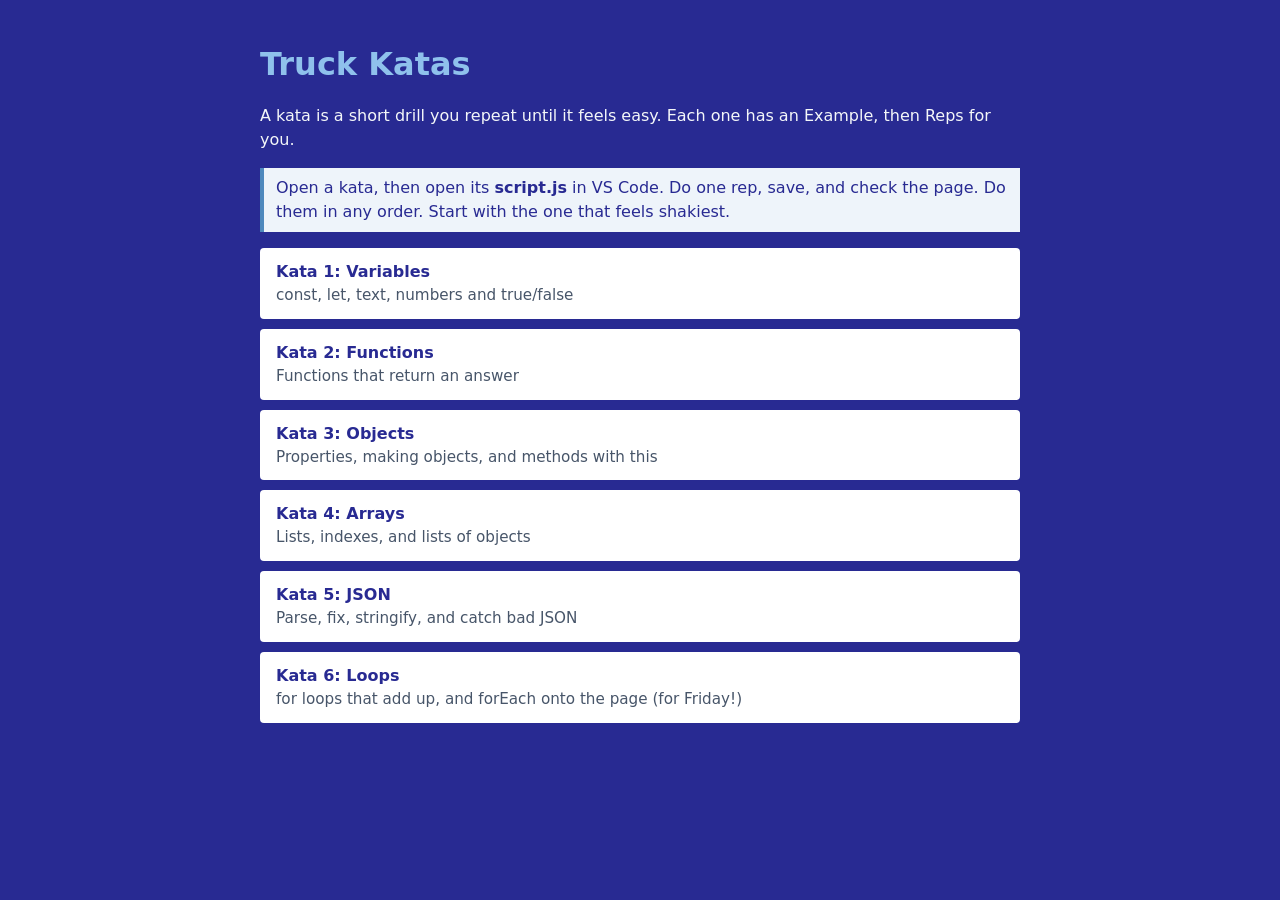
==== index.html @ abd24a5c "initial commit" ====
<!doctype html>
<html lang="en">
  <head>
    <meta charset="UTF-8" />
    <meta name="viewport" content="width=device-width, initial-scale=1.0" />
    <title>Truck Katas</title>
    <link rel="stylesheet" href="style.css" />
  </head>
  <body>
    <h1>Truck Katas</h1>
    <p>A kata is a short drill you repeat until it feels easy. Each one has an Example, then Reps for you.</p>
    <p class="tip">
      Open a kata, then open its <strong>script.js</strong> in VS Code. Do one rep, save, and check the page.
      Do them in any order. Start with the one that feels shakiest.
    </p>

    <ul class="topics">
      <li><a href="01-variables/index.html"><strong>Kata 1: Variables</strong><span>const, let, text, numbers and true/false</span></a></li>
      <li><a href="02-functions/index.html"><strong>Kata 2: Functions</strong><span>Functions that return an answer</span></a></li>
      <li><a href="03-objects/index.html"><strong>Kata 3: Objects</strong><span>Properties, making objects, and methods with this</span></a></li>
      <li><a href="04-arrays/index.html"><strong>Kata 4: Arrays</strong><span>Lists, indexes, and lists of objects</span></a></li>
      <li><a href="05-json/index.html"><strong>Kata 5: JSON</strong><span>Parse, fix, stringify, and catch bad JSON</span></a></li>
      <li><a href="06-loops/index.html"><strong>Kata 6: Loops</strong><span>for loops that add up, and forEach onto the page (for Friday!)</span></a></li>
    </ul>
  </body>
</html>
---- style.css ----
body {
  font-family: system-ui, sans-serif;
  max-width: 760px;
  margin: 40px auto;
  padding: 0 16px;
  line-height: 1.5;
  background: #282a92;
  color: #f4f7f9;
}

h1 {
  color: #8fc1ec;
  margin-bottom: 0;
}

h2 {
  color: #8fc1ec;
  font-size: 1.15rem;
  margin: 28px 0 8px;
}

a {
  color: #f4f7f9;
}

.nav {
  display: flex;
  justify-content: space-between;
  gap: 12px;
}

.tip {
  background: #eef4fa;
  border-left: 4px solid #4e89bd;
  padding: 8px 12px;
  color: #282a92;
}

.small {
  font-size: 0.9rem;
  opacity: 0.85;
}

#summary {
  font-size: 1.25rem;
  font-weight: bold;
}

#summary.warning {
  background: #fff3cd;
  color: #6b4b00;
  padding: 10px 12px;
  border-radius: 4px;
}

.reps {
  list-style: none;
  padding: 0;
  margin: 0;
}

.reps li {
  background: #ffffff;
  color: #1e293b;
  border-left: 6px solid #94a3b8;
  border-radius: 4px;
  padding: 8px 12px;
  margin-bottom: 8px;
}

.reps li.pass { border-left-color: #2e9e5b; }
.reps li.almost { border-left-color: #e0a800; }
.reps li.fail { border-left-color: #e06c75; }
.reps li.todo { color: #475569; }

.topics {
  list-style: none;
  padding: 0;
}

.topics li {
  background: #ffffff;
  border-radius: 4px;
  margin-bottom: 10px;
}

.topics a {
  display: block;
  padding: 12px 16px;
  color: #282a92;
  text-decoration: none;
}

.topics a:hover,
.topics a:focus {
  outline: 3px solid #8fc1ec;
}

.topics span {
  display: block;
  color: #475569;
  font-size: 0.95rem;
}

code {
  background: #f0f0f0;
  padding: 1px 4px;
  border-radius: 3px;
  color: #282a92;
}
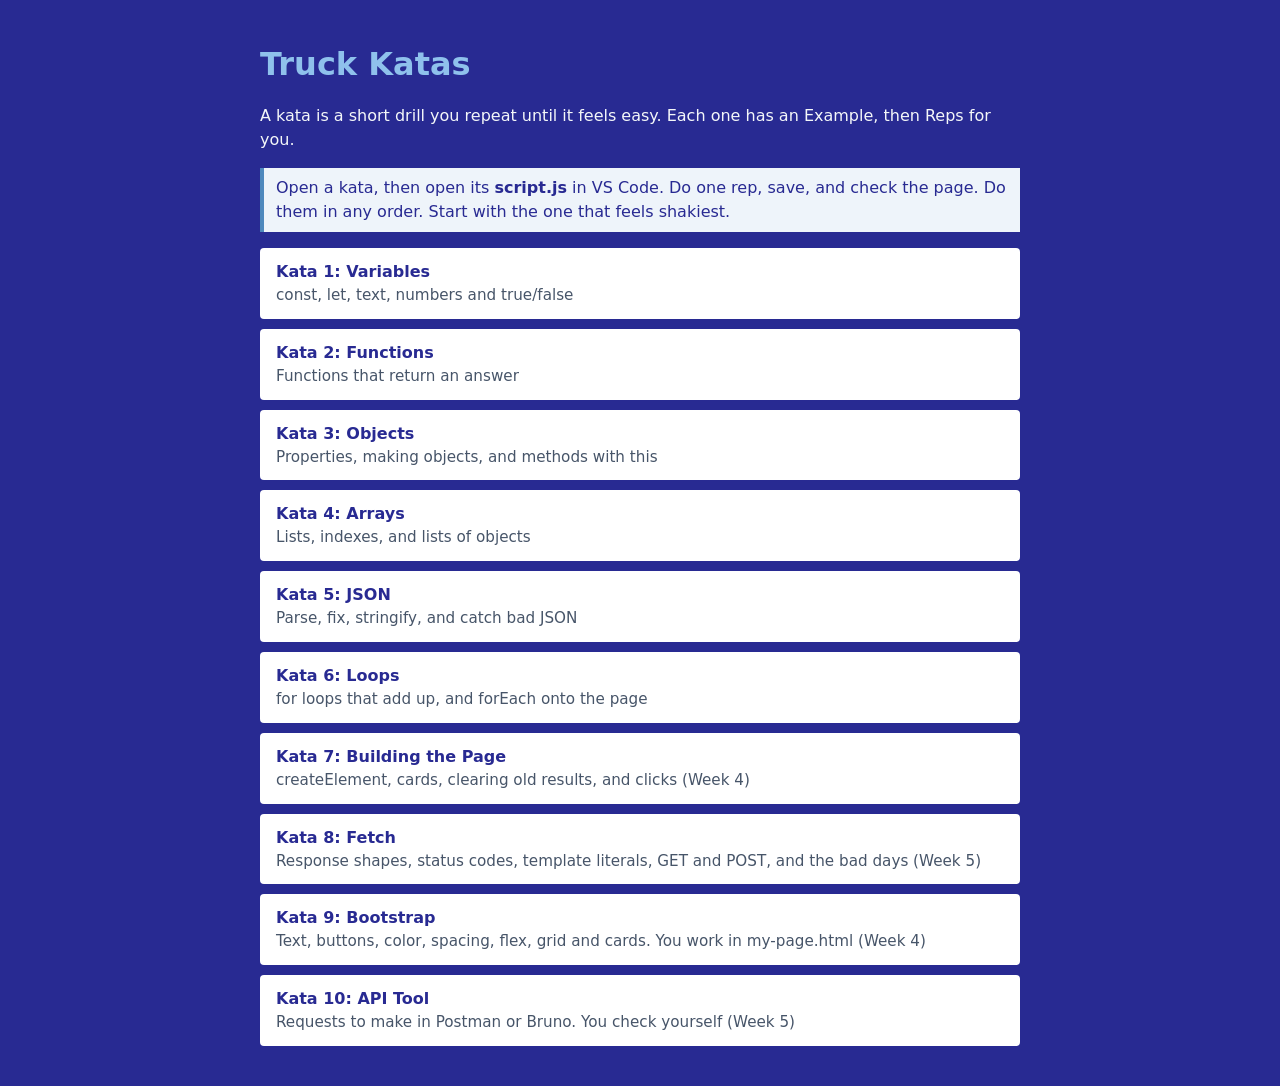
==== commit 758843a2: "Added new katas" ====
--- a/index.html
+++ b/index.html
@@ -20,7 +20,11 @@
       <li><a href="03-objects/index.html"><strong>Kata 3: Objects</strong><span>Properties, making objects, and methods with this</span></a></li>
       <li><a href="04-arrays/index.html"><strong>Kata 4: Arrays</strong><span>Lists, indexes, and lists of objects</span></a></li>
       <li><a href="05-json/index.html"><strong>Kata 5: JSON</strong><span>Parse, fix, stringify, and catch bad JSON</span></a></li>
-      <li><a href="06-loops/index.html"><strong>Kata 6: Loops</strong><span>for loops that add up, and forEach onto the page (for Friday!)</span></a></li>
+      <li><a href="06-loops/index.html"><strong>Kata 6: Loops</strong><span>for loops that add up, and forEach onto the page </span></a></li>
+      <li><a href="07-page/index.html"><strong>Kata 7: Building the Page</strong><span>createElement, cards, clearing old results, and clicks (Week 4)</span></a></li>
+      <li><a href="08-fetch/index.html"><strong>Kata 8: Fetch</strong><span>Response shapes, status codes, template literals, GET and POST, and the bad days (Week 5)</span></a></li>
+      <li><a href="09-bootstrap/index.html"><strong>Kata 9: Bootstrap</strong><span>Text, buttons, color, spacing, flex, grid and cards. You work in my-page.html (Week 4)</span></a></li>
+      <li><a href="10-api-tool/index.html"><strong>Kata 10: API Tool</strong><span>Requests to make in Postman or Bruno. You check yourself (Week 5)</span></a></li>
     </ul>
   </body>
 </html>
--- a/style.css
+++ b/style.css
@@ -108,3 +108,57 @@
   border-radius: 3px;
   color: #282a92;
 }
+
+/* Kata 7: cards made by makeCard */
+.cards .card {
+  background: #ffffff;
+  color: #1e293b;
+  border-radius: 4px;
+  padding: 8px 16px;
+  margin-bottom: 8px;
+}
+
+.cards .card h3 {
+  margin: 4px 0;
+}
+
+/* Kata 9: the student's page, shown in a box */
+.preview {
+  width: 100%;
+  height: 720px;
+  border: none;
+  border-radius: 4px;
+  background: #ffffff;
+}
+
+/* Kata 10: requests to make in the API tool */
+.requests {
+  list-style: none;
+  padding: 0;
+}
+
+.requests li {
+  background: #ffffff;
+  color: #1e293b;
+  border-left: 6px solid #94a3b8;
+  border-radius: 4px;
+  padding: 10px 14px;
+  margin-bottom: 10px;
+}
+
+.requests li.done {
+  border-left-color: #2e9e5b;
+}
+
+.requests label {
+  display: block;
+  margin-bottom: 4px;
+  font-weight: bold;
+  cursor: pointer;
+}
+
+.requests .url {
+  display: block;
+  word-break: break-all;
+  margin: 4px 0;
+}
